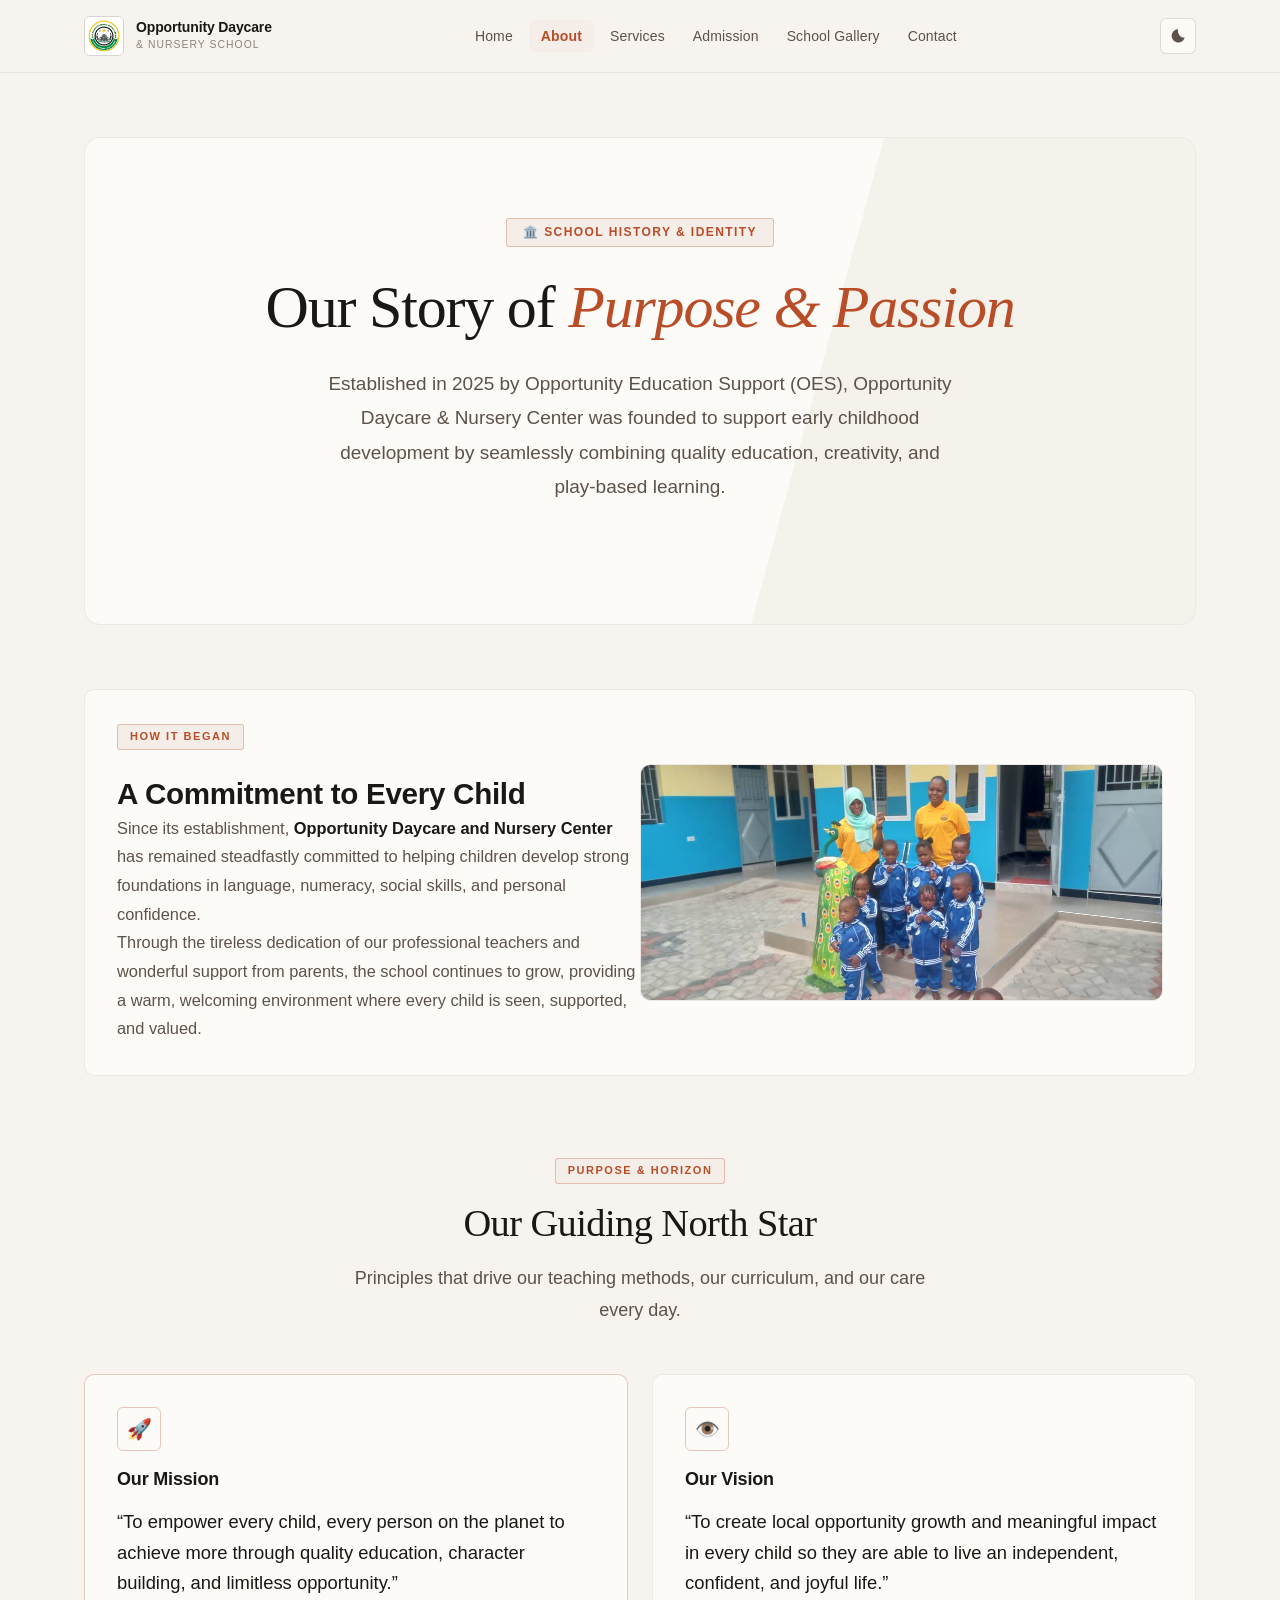
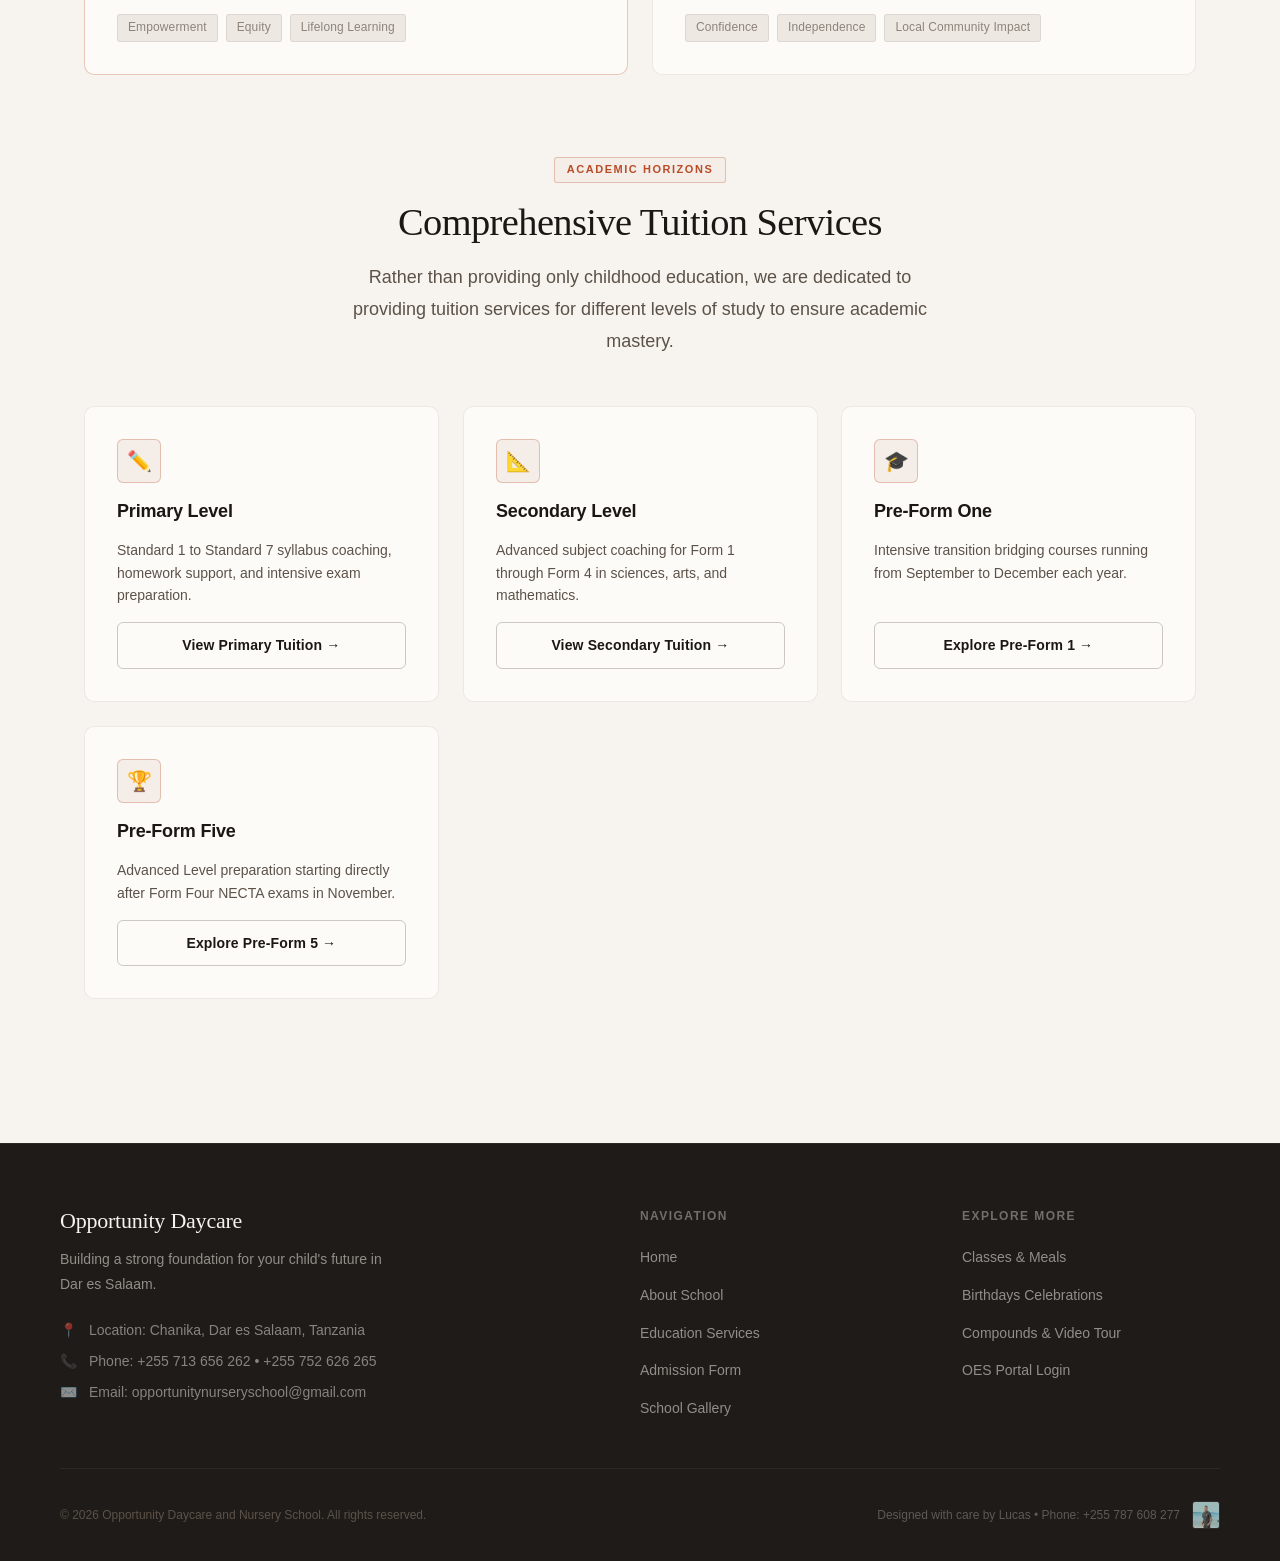
==== page files/About.html @ 47913277 "first commit" ====
<!DOCTYPE html>
<html lang="en">
<head>
  <meta charset="UTF-8">
  <meta name="viewport" content="width=device-width, initial-scale=1.0">
  <meta name="description" content="About Opportunity Daycare & Nursery Center — Founded in 2025 by Opportunity Education Support (OES) to nurture young minds through quality education, creativity, and play-based learning.">
  <title>About Us — Opportunity Daycare &amp; Nursery School</title>

  <!-- Google Fonts: Warm Display + Clean Readable Body (Preconnected & Swap) -->
  <link rel="preconnect" href="https://fonts.googleapis.com">
  <link rel="preconnect" href="https://fonts.gstatic.com" crossorigin>
  <link href="https://fonts.googleapis.com/css2?family=Outfit:wght@500;600;700;800&family=Plus+Jakarta+Sans:wght@400;500;600;700&display=swap" rel="stylesheet">

  <link rel="stylesheet" href="style.css">

  <!-- Immediate Theme Application (Zero FOUC) -->
  <script>
    (function() {
      const saved = localStorage.getItem('oes_theme_preference');
      const theme = saved || (window.matchMedia('(prefers-color-scheme: dark)').matches ? 'dark' : 'light');
      document.documentElement.setAttribute('data-theme', theme);
    })();
  </script>
</head>
<body>
  <div class="site-wrapper">
    <!-- Frosted Glass Navigation -->
    <header class="site-header">
      <div class="nav-container">
        <a href="home.html" class="brand" aria-label="Opportunity Daycare Home">
          <img src="../images/OES LOGO.jpg" alt="Opportunity Daycare Crest" class="brand-logo" width="46" height="46">
          <div class="brand-text">
            <span class="brand-title">Opportunity Daycare</span>
            <span class="brand-subtitle">& Nursery School</span>
          </div>
        </a>

        <nav aria-label="Main Navigation">
          <ul class="nav-links">
            <li><a href="home.html" class="nav-link">Home</a></li>
            <li><a href="About.html" class="nav-link active">About</a></li>
            <li><a href="service.html" class="nav-link">Services</a></li>
            <li><a href="service.html#admission" class="nav-link">Admission</a></li>
            <li><a href="schoolGallery.html" class="nav-link">School Gallery</a></li>
            <li><a href="#contact" class="nav-link">Contact</a></li>
          </ul>
        </nav>

        <div class="nav-actions">
          <!-- Dark / Light Mode Toggle -->
          <button class="theme-toggle-btn" aria-label="Toggle dark/light mode" title="Toggle theme">
            <svg class="theme-icon-moon" viewBox="0 0 24 24" aria-hidden="true">
              <path d="M12.3 2a10 10 0 0 0 9.7 12.8 10 10 0 1 1-12.5-12.6c.9-.2 1.9-.2 2.8-.2z"/>
            </svg>
            <svg class="theme-icon-sun" viewBox="0 0 24 24" aria-hidden="true">
              <circle cx="12" cy="12" r="5"/>
              <path d="M12 1v2M12 21v2M4.22 4.22l1.42 1.42M18.36 18.36l1.42 1.42M1 12h2M21 12h2M4.22 19.78l1.42-1.42M18.36 5.64l1.42-1.42" stroke="currentColor" stroke-width="2" stroke-linecap="round"/>
            </svg>
          </button>

          <!-- Mobile Hamburger Toggle -->
          <button class="menu-toggle-btn" aria-label="Toggle navigation menu" aria-expanded="false">
            <span class="hamburger-bars">
              <span class="hamburger-bar"></span>
              <span class="hamburger-bar"></span>
              <span class="hamburger-bar"></span>
            </span>
          </button>
        </div>
      </div>
    </header>

    <!-- Main Content Area -->
    <main class="main-content">
      <!-- Hero Introduction -->
      <section class="hero-card reveal">
        <div class="hero-badge">🏛️ School History &amp; Identity</div>
        <h1 class="hero-title">
          Our Story of <span class="highlight">Purpose &amp; Passion</span>
        </h1>
        <p class="hero-subtitle">
          Established in 2025 by Opportunity Education Support (OES), Opportunity Daycare &amp; Nursery Center was founded to support early childhood development by seamlessly combining quality education, creativity, and play-based learning.
        </p>
      </section>

      <!-- History Narrative & Image Section -->
      <section class="section reveal delay-1">
        <div class="card card-glass" style="margin-bottom: var(--space-xl);">
          <div style="display: grid; grid-template-columns: repeat(auto-fit, minmax(280px, 1fr)); gap: var(--space-xl); align-items: center;">
            <div>
              <span class="section-badge">How It Began</span>
              <h2 class="card-title" style="font-size: 1.85rem; margin-top: 8px;">A Commitment to Every Child</h2>
              <p class="card-desc" style="font-size: 1.025rem; line-height: 1.75; margin-bottom: var(--space-md);">
                Since its establishment, <strong>Opportunity Daycare and Nursery Center</strong> has remained steadfastly committed to helping children develop strong foundations in language, numeracy, social skills, and personal confidence.
              </p>
              <p class="card-desc" style="font-size: 1.025rem; line-height: 1.75;">
                Through the tireless dedication of our professional teachers and wonderful support from parents, the school continues to grow, providing a warm, welcoming environment where every child is seen, supported, and valued.
              </p>
            </div>
            <div class="hero-media-wrapper" style="margin: 0;">
              <img src="../images/IMG-20251125-WA0001.jpg" alt="Opportunity Nursery students and campus life" width="540" height="380" loading="lazy" decoding="async">
            </div>
          </div>
        </div>
      </section>

      <!-- Mission & Vision Cards (Asymmetric Focus) -->
      <section class="section reveal delay-2">
        <div class="section-header">
          <span class="section-badge">Purpose &amp; Horizon</span>
          <h2 class="section-title">Our Guiding North Star</h2>
          <p class="section-desc">Principles that drive our teaching methods, our curriculum, and our care every day.</p>
        </div>

        <div class="card-grid" style="grid-template-columns: repeat(auto-fit, minmax(320px, 1fr));">
          <!-- Mission Card -->
          <div class="card card-glass card-featured reveal delay-1">
            <div class="card-icon" style="background: var(--color-primary-soft); color: var(--color-primary);" aria-hidden="true">🚀</div>
            <h3 class="card-title">Our Mission</h3>
            <p class="card-desc" style="font-size: 1.15rem; font-weight: 500; line-height: 1.65; color: var(--text-main);">
              &ldquo;To empower every child, every person on the planet to achieve more through quality education, character building, and limitless opportunity.&rdquo;
            </p>
            <ul class="pill-list">
              <li class="pill-item">Empowerment</li>
              <li class="pill-item">Equity</li>
              <li class="pill-item">Lifelong Learning</li>
            </ul>
          </div>

          <!-- Vision Card -->
          <div class="card card-glass reveal delay-2">
            <div class="card-icon" style="background: var(--color-gold-soft); color: var(--color-gold);" aria-hidden="true">👁️</div>
            <h3 class="card-title">Our Vision</h3>
            <p class="card-desc" style="font-size: 1.15rem; font-weight: 500; line-height: 1.65; color: var(--text-main);">
              &ldquo;To create local opportunity growth and meaningful impact in every child so they are able to live an independent, confident, and joyful life.&rdquo;
            </p>
            <ul class="pill-list">
              <li class="pill-item">Confidence</li>
              <li class="pill-item">Independence</li>
              <li class="pill-item">Local Community Impact</li>
            </ul>
          </div>
        </div>
      </section>

      <!-- Comprehensive Tuition Levels (Preserved content hierarchy) -->
      <section class="section reveal delay-3">
        <div class="section-header">
          <span class="section-badge">Academic Horizons</span>
          <h2 class="section-title">Comprehensive Tuition Services</h2>
          <p class="section-desc">
            Rather than providing only childhood education, we are dedicated to providing tuition services for different levels of study to ensure academic mastery.
          </p>
        </div>

        <div class="card-grid">
          <div class="card card-glass reveal delay-1">
            <div class="card-icon" aria-hidden="true">✏️</div>
            <h3 class="card-title">Primary Level</h3>
            <p class="card-desc">Standard 1 to Standard 7 syllabus coaching, homework support, and intensive exam preparation.</p>
            <a href="primary.html" class="btn-liquid btn-liquid-secondary" style="margin-top:auto;">View Primary Tuition &rarr;</a>
          </div>

          <div class="card card-glass reveal delay-2">
            <div class="card-icon" aria-hidden="true">📐</div>
            <h3 class="card-title">Secondary Level</h3>
            <p class="card-desc">Advanced subject coaching for Form 1 through Form 4 in sciences, arts, and mathematics.</p>
            <a href="service.html" class="btn-liquid btn-liquid-secondary" style="margin-top:auto;">View Secondary Tuition &rarr;</a>
          </div>

          <div class="card card-glass reveal delay-3">
            <div class="card-icon" aria-hidden="true">🎓</div>
            <h3 class="card-title">Pre-Form One</h3>
            <p class="card-desc">Intensive transition bridging courses running from September to December each year.</p>
            <a href="service.html" class="btn-liquid btn-liquid-secondary" style="margin-top:auto;">Explore Pre-Form 1 &rarr;</a>
          </div>

          <div class="card card-glass reveal delay-4">
            <div class="card-icon" aria-hidden="true">🏆</div>
            <h3 class="card-title">Pre-Form Five</h3>
            <p class="card-desc">Advanced Level preparation starting directly after Form Four NECTA exams in November.</p>
            <a href="service.html" class="btn-liquid btn-liquid-secondary" style="margin-top:auto;">Explore Pre-Form 5 &rarr;</a>
          </div>
        </div>
      </section>
    </main>

    <!-- Refined Footer -->
    <footer class="site-footer" id="contact">
      <div class="footer-inner">
        <div class="footer-brand">
          <h3>Opportunity Daycare</h3>
          <p class="footer-tagline">Building a strong foundation for your child's future in Dar es Salaam.</p>
          <div class="footer-contact-item">
            <span>📍</span>
            <span>Location: Chanika, Dar es Salaam, Tanzania</span>
          </div>
          <div class="footer-contact-item">
            <span>📞</span>
            <span>Phone: +255 713 656 262 &bull; +255 752 626 265</span>
          </div>
          <div class="footer-contact-item">
            <span>✉️</span>
            <span>Email: opportunitynurseryschool@gmail.com</span>
          </div>
        </div>

        <div class="footer-col">
          <h4>Navigation</h4>
          <ul class="footer-list">
            <li><a href="home.html">Home</a></li>
            <li><a href="About.html">About School</a></li>
            <li><a href="service.html">Education Services</a></li>
            <li><a href="service.html#admission">Admission Form</a></li>
            <li><a href="schoolGallery.html">School Gallery</a></li>
          </ul>
        </div>

        <div class="footer-col">
          <h4>Explore More</h4>
          <ul class="footer-list">
            <li><a href="classes.html">Classes &amp; Meals</a></li>
            <li><a href="studentsBirthdays.html">Birthdays Celebrations</a></li>
            <li><a href="school compounds.html">Compounds &amp; Video Tour</a></li>
            <li><a href="School management system.html">OES Portal Login</a></li>
          </ul>
        </div>
      </div>

      <div class="footer-bottom">
        <p>&copy; 2026 Opportunity Daycare and Nursery School. All rights reserved.</p>
        <div class="footer-credits">
          <span>Designed with care by Lucas &bull; Phone: +255 787 608 277</span>
          <img src="../images/lucas.jpeg" alt="Lucas designer" class="developer-avatar" width="32" height="32" loading="lazy">
        </div>
      </div>
    </footer>
  </div>

  <script src="script.js"></script>
</body>
</html>
---- page files/style.css ----
/* ==========================================================================
   OPPORTUNITY DAYCARE & NURSERY SCHOOL
   Design System — Modern Classic Edition
   
   Philosophy: Quiet authority. Refined restraint. Enduring elegance.
   Palette: Deep warm charcoal · Stone cream · Terracotta accent
   Stack: Pure CSS · 8px grid · Zero trends · Zero blur soup
   ========================================================================== */

/* --------------------------------------------------------------------------
   1. DESIGN TOKENS
   -------------------------------------------------------------------------- */
:root {
  /* ── Core Palette ──────────────────────────────────────────────────────── */
  /* Primary accent — rich, warm terracotta. One strong colour, used sparingly. */
  --accent:           #B84D28;   /* deep fired clay */
  --accent-hover:     #9E3E1C;
  --accent-light:     #F5EDE8;   /* parchment tint */
  --accent-mid:       #E8C4B4;   /* mid terracotta wash */

  /* Page surface — warm off-white, not pure white */
  --bg-page:          #F7F4EF;   /* warm stone cream */
  --bg-surface:       #FDFBF8;   /* elevated surface, barely-off-white */
  --bg-subtle:        #EDE9E2;   /* quiet section backgrounds */
  --bg-invert:        #1E1B18;   /* deep charcoal for footer / reversed blocks */

  /* Type — warm near-blacks, not pure #000 */
  --text-primary:     #1A1714;   /* deep warm almost-black */
  --text-secondary:   #5C5249;   /* stone-toned medium gray */
  --text-tertiary:    #8C837A;   /* quiet muted label text */
  --text-invert:      #F7F4EF;   /* on dark surfaces */
  --text-accent:      var(--accent);

  /* Borders — whisper-thin, warm-toned */
  --border-faint:     rgba(30, 22, 14, 0.08);
  --border-mid:       rgba(30, 22, 14, 0.14);
  --border-strong:    rgba(30, 22, 14, 0.22);
  --border-accent:    rgba(184, 77, 40, 0.30);

  /* ── Typography ────────────────────────────────────────────────────────── */
  /*
    Display: DM Serif Display — modern-classic serif with genuine editorial
    weight. Feels authoritative without being stiff. Closer to Freight or
    GT Super than any tech-company sans.

    Body: Inter — the gold standard for on-screen text. Neutral, readable,
    never trendy, never tired. Tracked slightly open for comfort.
  */
  --font-display: 'DM Serif Display', 'Georgia', 'Times New Roman', serif;
  --font-body:    'Inter', -apple-system, BlinkMacSystemFont, 'Segoe UI', sans-serif;

  /* Type scale — classical major third (1.25×) */
  --text-xs:   0.75rem;    /* 12px */
  --text-sm:   0.875rem;   /* 14px */
  --text-base: 1rem;       /* 16px */
  --text-md:   1.125rem;   /* 18px */
  --text-lg:   1.375rem;   /* 22px */
  --text-xl:   1.75rem;    /* 28px */
  --text-2xl:  2.25rem;    /* 36px */
  --text-3xl:  3rem;       /* 48px */
  --text-4xl:  3.75rem;    /* 60px */

  /* Leading */
  --leading-tight:  1.20;
  --leading-snug:   1.35;
  --leading-normal: 1.60;
  --leading-loose:  1.80;

  /* ── Spacing — 8px grid ────────────────────────────────────────────────── */
  --sp-1:  4px;
  --sp-2:  8px;
  --sp-3:  12px;
  --sp-4:  16px;
  --sp-5:  20px;
  --sp-6:  24px;
  --sp-8:  32px;
  --sp-10: 40px;
  --sp-12: 48px;
  --sp-16: 64px;
  --sp-20: 80px;
  --sp-24: 96px;
  --sp-32: 128px;

  /* ── Radii — refined, not bubbly ──────────────────────────────────────── */
  --radius-sm:  3px;
  --radius-md:  6px;
  --radius-lg:  10px;
  --radius-xl:  16px;
  --radius-pill:9999px;

  /* ── Shadows — natural, directional, not floaty ───────────────────────── */
  --shadow-xs:  0 1px 2px rgba(20, 15, 10, 0.06);
  --shadow-sm:  0 2px 6px rgba(20, 15, 10, 0.07), 0 1px 2px rgba(20, 15, 10, 0.04);
  --shadow-md:  0 6px 16px rgba(20, 15, 10, 0.08), 0 2px 4px rgba(20, 15, 10, 0.04);
  --shadow-lg:  0 16px 36px rgba(20, 15, 10, 0.10), 0 4px 8px rgba(20, 15, 10, 0.05);

  /* ── Layout ────────────────────────────────────────────────────────────── */
  --container:  1160px;
  --container-narrow: 760px;
  --nav-h:      72px;

  /* ── Motion — considered, purposeful ──────────────────────────────────── */
  --ease:      cubic-bezier(0.25, 0.1, 0.25, 1);
  --ease-out:  cubic-bezier(0.0, 0.0, 0.2, 1);
  --ease-in:   cubic-bezier(0.4, 0.0, 1.0, 1);
  --dur-fast:  150ms;
  --dur-med:   260ms;
  --dur-slow:  400ms;
}

/* --------------------------------------------------------------------------
   2. DARK MODE — restrained inversion, same quiet tone
   -------------------------------------------------------------------------- */
[data-theme="dark"] {
  --accent:         #D4603A;   /* slightly lifted for dark surface contrast */
  --accent-hover:   #E07050;
  --accent-light:   rgba(212, 96, 58, 0.12);
  --accent-mid:     rgba(212, 96, 58, 0.22);

  --bg-page:        #141210;
  --bg-surface:     #1C1916;
  --bg-subtle:      #201D1A;
  --bg-invert:      #0D0B09;

  --text-primary:   #F0ECE6;
  --text-secondary: #A39B93;
  --text-tertiary:  #6E6560;
  --text-invert:    #141210;

  --border-faint:   rgba(240, 236, 230, 0.06);
  --border-mid:     rgba(240, 236, 230, 0.10);
  --border-strong:  rgba(240, 236, 230, 0.16);
  --border-accent:  rgba(212, 96, 58, 0.32);

  --shadow-xs:  0 1px 2px rgba(0, 0, 0, 0.30);
  --shadow-sm:  0 2px 6px rgba(0, 0, 0, 0.36), 0 1px 2px rgba(0, 0, 0, 0.20);
  --shadow-md:  0 6px 16px rgba(0, 0, 0, 0.42), 0 2px 4px rgba(0, 0, 0, 0.24);
  --shadow-lg:  0 16px 36px rgba(0, 0, 0, 0.52), 0 4px 8px rgba(0, 0, 0, 0.28);
}

/* --------------------------------------------------------------------------
   3. FONTS — Load from Google (preconnect in HTML already exists)
   -------------------------------------------------------------------------- */
@import url('https://fonts.googleapis.com/css2?family=DM+Serif+Display:ital@0;1&family=Inter:wght@400;500;600&display=swap');

/* --------------------------------------------------------------------------
   4. RESET & BASE
   -------------------------------------------------------------------------- */
*, *::before, *::after {
  box-sizing: border-box;
  margin: 0;
  padding: 0;
}

html {
  font-size: 16px;
  scroll-behavior: smooth;
  -webkit-text-size-adjust: 100%;
}

body {
  font-family: var(--font-body);
  font-size: var(--text-base);
  font-weight: 400;
  line-height: var(--leading-normal);
  color: var(--text-primary);
  background-color: var(--bg-page);
  min-height: 100dvh;
  display: flex;
  flex-direction: column;
  overflow-x: hidden;
  -webkit-font-smoothing: antialiased;
  -moz-osx-font-smoothing: grayscale;
  transition:
    background-color var(--dur-med) var(--ease),
    color var(--dur-med) var(--ease);
}

img, video, svg {
  display: block;
  max-width: 100%;
  height: auto;
}

a {
  color: inherit;
  text-decoration: none;
}

button, input, select, textarea {
  font-family: inherit;
  font-size: inherit;
  color: inherit;
}

ul, ol { list-style: none; }

/* Display headings use the serif */
h1, h2, h3 {
  font-family: var(--font-display);
  font-weight: 400; /* DM Serif Display only has one weight, it's already bold */
  color: var(--text-primary);
  line-height: var(--leading-tight);
  letter-spacing: -0.01em;
}

h4, h5, h6 {
  font-family: var(--font-body);
  font-weight: 600;
  color: var(--text-primary);
  line-height: var(--leading-snug);
}

p {
  color: var(--text-secondary);
  line-height: var(--leading-normal);
}

strong { color: var(--text-primary); font-weight: 600; }

/* --------------------------------------------------------------------------
   5. LAYOUT
   -------------------------------------------------------------------------- */
.site-wrapper {
  display: flex;
  flex-direction: column;
  min-height: 100dvh;
  position: relative;
  z-index: 0;
}

.main-content {
  flex: 1 0 auto;
  width: 100%;
  max-width: var(--container);
  margin: 0 auto;
  padding: var(--sp-16) var(--sp-6);
}

.container {
  max-width: var(--container);
  margin: 0 auto;
  padding: 0 var(--sp-6);
}

.container-narrow {
  max-width: var(--container-narrow);
  margin: 0 auto;
}

/* --------------------------------------------------------------------------
   6. NAVIGATION
   -------------------------------------------------------------------------- */
.site-header {
  position: sticky;
  top: 0;
  z-index: 100;
  width: 100%;
  background-color: var(--bg-page);
  border-bottom: 1px solid var(--border-faint);
  transition:
    background-color var(--dur-med) var(--ease),
    border-color var(--dur-med) var(--ease);
}

.nav-container {
  max-width: var(--container);
  height: var(--nav-h);
  margin: 0 auto;
  padding: 0 var(--sp-6);
  display: flex;
  align-items: center;
  justify-content: space-between;
  gap: var(--sp-6);
}

/* ── Brand ── */
.brand {
  display: flex;
  align-items: center;
  gap: var(--sp-3);
  flex-shrink: 0;
}

.brand-logo {
  width: 40px;
  height: 40px;
  border-radius: var(--radius-md);
  object-fit: cover;
  border: 1.5px solid var(--border-mid);
  transition: border-color var(--dur-fast) var(--ease);
}

.brand:hover .brand-logo {
  border-color: var(--accent);
}

.brand-text {
  display: flex;
  flex-direction: column;
  gap: 1px;
}

.brand-title {
  font-family: var(--font-body);
  font-size: var(--text-sm);
  font-weight: 600;
  color: var(--text-primary);
  line-height: 1.2;
  letter-spacing: -0.01em;
}

.brand-subtitle {
  font-size: 0.65rem;
  font-weight: 500;
  text-transform: uppercase;
  letter-spacing: 0.10em;
  color: var(--text-tertiary);
}

/* ── Nav Links ── */
.nav-links {
  display: flex;
  align-items: center;
  gap: var(--sp-1);
}

.nav-link {
  font-size: var(--text-sm);
  font-weight: 500;
  color: var(--text-secondary);
  padding: var(--sp-2) var(--sp-3);
  border-radius: var(--radius-md);
  letter-spacing: 0.01em;
  transition:
    color var(--dur-fast) var(--ease),
    background-color var(--dur-fast) var(--ease);
}

.nav-link:hover {
  color: var(--text-primary);
  background-color: var(--bg-subtle);
}

.nav-link.active {
  color: var(--accent);
  background-color: var(--accent-light);
  font-weight: 600;
}

/* ── Nav Actions ── */
.nav-actions {
  display: flex;
  align-items: center;
  gap: var(--sp-3);
}

/* ── Theme Toggle ── */
.theme-toggle-btn {
  width: 36px;
  height: 36px;
  border-radius: var(--radius-md);
  border: 1px solid var(--border-mid);
  background: var(--bg-surface);
  color: var(--text-secondary);
  display: flex;
  align-items: center;
  justify-content: center;
  cursor: pointer;
  transition:
    border-color var(--dur-fast) var(--ease),
    color var(--dur-fast) var(--ease),
    background-color var(--dur-fast) var(--ease);
}

.theme-toggle-btn:hover {
  border-color: var(--border-strong);
  color: var(--text-primary);
  background-color: var(--bg-subtle);
}

.theme-toggle-btn svg {
  width: 16px;
  height: 16px;
  fill: currentColor;
}

.theme-icon-sun  { display: none; }
.theme-icon-moon { display: block; }
[data-theme="dark"] .theme-icon-sun  { display: block; }
[data-theme="dark"] .theme-icon-moon { display: none; }

/* ── Mobile Hamburger ── */
.menu-toggle-btn {
  display: none;
  width: 36px;
  height: 36px;
  border-radius: var(--radius-md);
  border: 1px solid var(--border-mid);
  background: var(--bg-surface);
  color: var(--text-primary);
  align-items: center;
  justify-content: center;
  cursor: pointer;
  transition: border-color var(--dur-fast) var(--ease);
}

.menu-toggle-btn:hover {
  border-color: var(--border-strong);
}

.hamburger-bars {
  width: 16px;
  height: 12px;
  position: relative;
  display: flex;
  flex-direction: column;
  justify-content: space-between;
}

.hamburger-bar {
  display: block;
  width: 100%;
  height: 1.5px;
  background-color: currentColor;
  border-radius: 1px;
  transition:
    transform var(--dur-fast) var(--ease),
    opacity var(--dur-fast) var(--ease);
}

.menu-toggle-btn[aria-expanded="true"] .hamburger-bar:nth-child(1) {
  transform: translateY(5.25px) rotate(45deg);
}
.menu-toggle-btn[aria-expanded="true"] .hamburger-bar:nth-child(2) {
  opacity: 0;
}
.menu-toggle-btn[aria-expanded="true"] .hamburger-bar:nth-child(3) {
  transform: translateY(-5.25px) rotate(-45deg);
}

/* --------------------------------------------------------------------------
   7. TYPOGRAPHY — EYEBROW / SECTION LABELS
   -------------------------------------------------------------------------- */
/*
  Eyebrow labels use small-caps-style tracked uppercase in the accent colour.
  They signal hierarchy without decorative clutter.
*/
.eyebrow {
  display: inline-block;
  font-family: var(--font-body);
  font-size: 0.6875rem;   /* 11px */
  font-weight: 600;
  text-transform: uppercase;
  letter-spacing: 0.14em;
  color: var(--accent);
  margin-bottom: var(--sp-3);
}

/* --------------------------------------------------------------------------
   8. HERO SECTION
   -------------------------------------------------------------------------- */
.hero-card {
  position: relative;
  background-color: var(--bg-surface);
  border: 1px solid var(--border-faint);
  border-radius: var(--radius-xl);
  padding: var(--sp-20) var(--sp-16);
  margin-bottom: var(--sp-16);
  text-align: center;
  overflow: hidden;
}

/* Quiet diagonal rule — structural, not decorative */
.hero-card::before {
  content: '';
  position: absolute;
  top: 0;
  right: 0;
  width: 40%;
  height: 100%;
  background: var(--bg-subtle);
  clip-path: polygon(30% 0%, 100% 0%, 100% 100%, 0% 100%);
  pointer-events: none;
  opacity: 0.5;
}

[data-theme="dark"] .hero-card::before {
  background: var(--bg-subtle);
  opacity: 0.3;
}

.hero-badge {
  display: inline-flex;
  align-items: center;
  gap: var(--sp-2);
  font-size: var(--text-xs);
  font-weight: 600;
  text-transform: uppercase;
  letter-spacing: 0.12em;
  color: var(--accent);
  background-color: var(--accent-light);
  border: 1px solid var(--border-accent);
  padding: var(--sp-1) var(--sp-4);
  border-radius: var(--radius-sm);
  margin-bottom: var(--sp-6);
  position: relative;
  z-index: 1;
}

.hero-title {
  font-size: clamp(2.25rem, 5vw, 3.75rem);
  line-height: var(--leading-tight);
  letter-spacing: -0.02em;
  color: var(--text-primary);
  max-width: 820px;
  margin: 0 auto var(--sp-6);
  position: relative;
  z-index: 1;
}

.hero-title .highlight {
  color: var(--accent);
  font-style: italic;
}

.hero-subtitle {
  font-size: clamp(1rem, 2vw, 1.1875rem);
  line-height: var(--leading-loose);
  color: var(--text-secondary);
  max-width: 640px;
  margin: 0 auto var(--sp-10);
  position: relative;
  z-index: 1;
}

.hero-actions {
  display: flex;
  align-items: center;
  justify-content: center;
  gap: var(--sp-4);
  flex-wrap: wrap;
  position: relative;
  z-index: 1;
}

.hero-media-wrapper {
  margin-top: var(--sp-10);
  border-radius: var(--radius-lg);
  overflow: hidden;
  border: 1px solid var(--border-faint);
  position: relative;
  z-index: 1;
}

.hero-media-wrapper img {
  width: 100%;
  max-height: 440px;
  object-fit: cover;
  transition: transform var(--dur-slow) var(--ease-out);
}

.hero-media-wrapper:hover img {
  transform: scale(1.015);
}

/* --------------------------------------------------------------------------
   9. BUTTONS — three variants, all refined
   -------------------------------------------------------------------------- */
/*
  Primary: filled accent. Used once per section, max.
  Secondary: outlined neutral. Used for secondary actions.
  Ghost: text-only with underline. Used inline or in tight spaces.
  
  No morphing border-radius on hover — that is a trend. Clean transitions only.
*/

/* ── Base shared styles ── */
.btn-liquid,
.btn-liquid-secondary,
.btn-liquid-gold {
  display: inline-flex;
  align-items: center;
  justify-content: center;
  gap: var(--sp-2);
  padding: 11px var(--sp-6);
  font-family: var(--font-body);
  font-size: var(--text-sm);
  font-weight: 600;
  letter-spacing: 0.01em;
  border-radius: var(--radius-md);
  border: 1px solid transparent;
  cursor: pointer;
  text-decoration: none;
  white-space: nowrap;
  transition:
    background-color var(--dur-fast) var(--ease),
    color var(--dur-fast) var(--ease),
    border-color var(--dur-fast) var(--ease),
    box-shadow var(--dur-fast) var(--ease),
    transform var(--dur-fast) var(--ease);
  user-select: none;
  -webkit-tap-highlight-color: transparent;
}

/* ── Primary ── */
.btn-liquid {
  background-color: var(--accent);
  color: #FFFFFF;
  border-color: var(--accent);
}

.btn-liquid:hover {
  background-color: var(--accent-hover);
  border-color: var(--accent-hover);
  box-shadow: var(--shadow-sm);
  transform: translateY(-1px);
  color: #FFFFFF;
}

.btn-liquid:active {
  transform: translateY(0);
  box-shadow: none;
}

/* ── Secondary (outlined) ── */
.btn-liquid-secondary {
  background-color: transparent;
  color: var(--text-primary);
  border-color: var(--border-strong);
}

.btn-liquid-secondary:hover {
  background-color: var(--bg-subtle);
  border-color: var(--border-strong);
  box-shadow: var(--shadow-xs);
  transform: translateY(-1px);
  color: var(--text-primary);
}

.btn-liquid-secondary:active {
  transform: translateY(0);
}

/* ── Gold / warm ── */
.btn-liquid-gold {
  background-color: #C08840;
  color: #FFFFFF;
  border-color: #C08840;
}

.btn-liquid-gold:hover {
  background-color: #A87030;
  border-color: #A87030;
  box-shadow: var(--shadow-sm);
  transform: translateY(-1px);
  color: #FFFFFF;
}

.btn-liquid-gold:active {
  transform: translateY(0);
}

/* --------------------------------------------------------------------------
   10. SECTIONS
   -------------------------------------------------------------------------- */
.section {
  margin-bottom: var(--sp-20);
}

.section-header {
  max-width: 600px;
  margin: 0 auto var(--sp-12);
  text-align: center;
}

/* Alias — old class names map here */
.section-badge {
  display: inline-block;
  font-family: var(--font-body);
  font-size: 0.6875rem;
  font-weight: 600;
  text-transform: uppercase;
  letter-spacing: 0.14em;
  color: var(--accent);
  background-color: var(--accent-light);
  border: 1px solid var(--border-accent);
  padding: 3px var(--sp-3);
  border-radius: var(--radius-sm);
  margin-bottom: var(--sp-4);
}

.section-title {
  font-family: var(--font-display);
  font-size: clamp(1.75rem, 3vw, 2.5rem);
  color: var(--text-primary);
  margin-bottom: var(--sp-4);
  line-height: var(--leading-tight);
  letter-spacing: -0.015em;
}

.section-desc {
  font-size: var(--text-md);
  color: var(--text-secondary);
  line-height: var(--leading-loose);
}

/* --------------------------------------------------------------------------
   11. CARDS
   -------------------------------------------------------------------------- */
.card-grid {
  display: grid;
  grid-template-columns: repeat(auto-fit, minmax(280px, 1fr));
  gap: var(--sp-6);
}

.card {
  position: relative;
  background-color: var(--bg-surface);
  border: 1px solid var(--border-faint);
  border-radius: var(--radius-lg);
  padding: var(--sp-8);
  display: flex;
  flex-direction: column;
  gap: var(--sp-4);
  transition:
    box-shadow var(--dur-fast) var(--ease),
    border-color var(--dur-fast) var(--ease),
    transform var(--dur-fast) var(--ease);
}

/* card-glass is now an alias for .card (no glass effect — intentional) */
.card.card-glass {
  background-color: var(--bg-surface);
}

.card:hover {
  box-shadow: var(--shadow-md);
  border-color: var(--border-mid);
  transform: translateY(-2px);
}

.card-featured {
  background-color: var(--accent-light);
  border-color: var(--border-accent);
}

[data-theme="dark"] .card-featured {
  background-color: var(--accent-light);
  border-color: var(--border-accent);
}

/* ── Card Icon ── */
.card-icon {
  width: 44px;
  height: 44px;
  border-radius: var(--radius-md);
  background-color: var(--accent-light);
  border: 1px solid var(--border-accent);
  display: flex;
  align-items: center;
  justify-content: center;
  font-size: 1.25rem;
  flex-shrink: 0;
  transition: background-color var(--dur-fast) var(--ease);
}

.card-featured .card-icon {
  background-color: rgba(184, 77, 40, 0.12);
}

.card:hover .card-icon {
  background-color: var(--accent-mid);
}

.card-title {
  font-family: var(--font-body);
  font-size: var(--text-md);
  font-weight: 600;
  color: var(--text-primary);
  line-height: var(--leading-snug);
  letter-spacing: -0.01em;
}

.card-desc {
  font-size: var(--text-sm);
  color: var(--text-secondary);
  line-height: var(--leading-normal);
  flex-grow: 1;
}

/* ── Pill Tags ── */
.pill-list {
  display: flex;
  flex-wrap: wrap;
  gap: var(--sp-2);
  margin-top: auto;
}

.pill-item {
  font-size: var(--text-xs);
  font-weight: 500;
  padding: 3px 10px;
  border-radius: var(--radius-sm);
  background-color: var(--bg-subtle);
  border: 1px solid var(--border-faint);
  color: var(--text-tertiary);
  letter-spacing: 0.01em;
}

/* --------------------------------------------------------------------------
   12. GALLERY
   -------------------------------------------------------------------------- */
.gallery-grid {
  display: grid;
  grid-template-columns: repeat(auto-fill, minmax(240px, 1fr));
  gap: var(--sp-4);
  margin-top: var(--sp-10);
}

.gallery-item {
  position: relative;
  aspect-ratio: 4 / 3;
  border-radius: var(--radius-lg);
  overflow: hidden;
  background-color: var(--bg-subtle);
  border: 1px solid var(--border-faint);
  cursor: pointer;
  transition:
    box-shadow var(--dur-fast) var(--ease),
    transform var(--dur-fast) var(--ease),
    border-color var(--dur-fast) var(--ease);
}

.gallery-item img {
  width: 100%;
  height: 100%;
  object-fit: cover;
  transition: transform var(--dur-slow) var(--ease-out);
}

.gallery-item:hover {
  box-shadow: var(--shadow-lg);
  border-color: var(--border-mid);
  transform: translateY(-2px);
  z-index: 2;
}

.gallery-item:hover img {
  transform: scale(1.04);
}

/* Subtle gradient on hover for depth */
.gallery-item::after {
  content: '';
  position: absolute;
  inset: 0;
  background: linear-gradient(to top, rgba(20, 15, 10, 0.38) 0%, transparent 55%);
  opacity: 0;
  transition: opacity var(--dur-fast) var(--ease);
  pointer-events: none;
}

.gallery-item:hover::after { opacity: 1; }

/* ── Video Cards ── */
.video-grid {
  display: grid;
  grid-template-columns: repeat(auto-fit, minmax(300px, 1fr));
  gap: var(--sp-6);
  margin-top: var(--sp-10);
}

.video-card {
  background-color: var(--bg-surface);
  border-radius: var(--radius-lg);
  overflow: hidden;
  border: 1px solid var(--border-faint);
  transition:
    box-shadow var(--dur-fast) var(--ease),
    transform var(--dur-fast) var(--ease);
}

.video-card:hover {
  box-shadow: var(--shadow-md);
  transform: translateY(-2px);
}

.video-player-wrapper {
  position: relative;
  background-color: var(--bg-invert);
  aspect-ratio: 16 / 9;
}

.video-player-wrapper video {
  width: 100%;
  height: 100%;
  object-fit: cover;
}

.video-info {
  padding: var(--sp-5) var(--sp-6);
}

.video-title {
  font-size: var(--text-base);
  font-weight: 600;
  color: var(--text-primary);
  margin-bottom: var(--sp-1);
  letter-spacing: -0.01em;
}

.video-desc {
  font-size: var(--text-xs);
  color: var(--text-tertiary);
  line-height: var(--leading-normal);
}

/* --------------------------------------------------------------------------
   13. LIGHTBOX
   -------------------------------------------------------------------------- */
.lightbox-modal {
  position: fixed;
  inset: 0;
  z-index: 9999;
  background-color: rgba(10, 8, 6, 0.90);
  display: flex;
  align-items: center;
  justify-content: center;
  padding: var(--sp-6);
  opacity: 0;
  visibility: hidden;
  transition:
    opacity var(--dur-med) var(--ease),
    visibility var(--dur-med) var(--ease);
}

.lightbox-modal.is-active {
  opacity: 1;
  visibility: visible;
}

.lightbox-content-box {
  position: relative;
  max-width: 90vw;
  max-height: 85vh;
  display: flex;
  flex-direction: column;
  align-items: center;
  transform: scale(0.96);
  transition: transform var(--dur-med) var(--ease-out);
}

.lightbox-modal.is-active .lightbox-content-box {
  transform: scale(1);
}

.lightbox-img {
  max-width: 100%;
  max-height: 80vh;
  object-fit: contain;
  border-radius: var(--radius-lg);
  box-shadow: 0 32px 64px rgba(0, 0, 0, 0.80);
  border: 1px solid rgba(255, 255, 255, 0.08);
}

.lightbox-caption {
  margin-top: var(--sp-4);
  color: rgba(240, 236, 230, 0.70);
  font-size: var(--text-sm);
  font-weight: 500;
  text-align: center;
  letter-spacing: 0.01em;
}

.lightbox-close-btn,
.lightbox-prev-btn,
.lightbox-next-btn {
  position: absolute;
  width: 40px;
  height: 40px;
  border-radius: var(--radius-md);
  background: rgba(255, 255, 255, 0.08);
  border: 1px solid rgba(255, 255, 255, 0.14);
  color: rgba(255, 255, 255, 0.80);
  display: flex;
  align-items: center;
  justify-content: center;
  cursor: pointer;
  font-size: 1rem;
  z-index: 10;
  transition:
    background var(--dur-fast) var(--ease),
    color var(--dur-fast) var(--ease);
}

.lightbox-close-btn:hover,
.lightbox-prev-btn:hover,
.lightbox-next-btn:hover {
  background: var(--accent);
  border-color: var(--accent);
  color: #FFFFFF;
}

.lightbox-close-btn { top: var(--sp-5);  right: var(--sp-5); }
.lightbox-prev-btn  { left: var(--sp-5); top: 50%; transform: translateY(-50%); }
.lightbox-next-btn  { right: var(--sp-5); top: 50%; transform: translateY(-50%); }

/* --------------------------------------------------------------------------
   14. FORMS & PORTAL CARD
   -------------------------------------------------------------------------- */
.portal-card {
  max-width: 680px;
  margin: var(--sp-16) auto;
  background-color: var(--bg-surface);
  border: 1px solid var(--border-faint);
  border-radius: var(--radius-xl);
  padding: var(--sp-12) var(--sp-10);
  box-shadow: var(--shadow-md);
}

.form-group {
  display: flex;
  flex-direction: column;
  gap: var(--sp-2);
  margin-bottom: var(--sp-5);
}

.form-label {
  font-size: var(--text-sm);
  font-weight: 600;
  color: var(--text-primary);
  letter-spacing: 0.01em;
}

.form-input,
.form-select {
  width: 100%;
  padding: 10px var(--sp-4);
  background-color: var(--bg-page);
  border: 1px solid var(--border-mid);
  border-radius: var(--radius-md);
  color: var(--text-primary);
  font-size: var(--text-sm);
  line-height: var(--leading-normal);
  transition:
    border-color var(--dur-fast) var(--ease),
    box-shadow var(--dur-fast) var(--ease);
  outline: none;
  -webkit-appearance: none;
  appearance: none;
}

.form-input::placeholder { color: var(--text-tertiary); }

.form-input:focus,
.form-select:focus {
  border-color: var(--accent);
  box-shadow: 0 0 0 3px rgba(184, 77, 40, 0.12);
}

/* Info / callout box */
.info-box {
  padding: var(--sp-4) var(--sp-5);
  background-color: var(--accent-light);
  border-left: 3px solid var(--accent);
  border-radius: 0 var(--radius-md) var(--radius-md) 0;
  font-size: var(--text-sm);
  color: var(--text-primary);
  line-height: var(--leading-normal);
}

/* --------------------------------------------------------------------------
   15. FOOTER
   -------------------------------------------------------------------------- */
.site-footer {
  margin-top: auto;
  background-color: var(--bg-invert);
  border-top: 1px solid rgba(255, 255, 255, 0.06);
  padding: var(--sp-16) var(--sp-6) var(--sp-8);
  color: var(--text-invert);
}

.footer-inner {
  max-width: var(--container);
  margin: 0 auto;
  display: grid;
  grid-template-columns: 2fr 1fr 1fr;
  gap: var(--sp-16);
  padding-bottom: var(--sp-12);
  border-bottom: 1px solid rgba(255, 255, 255, 0.06);
  margin-bottom: var(--sp-8);
}

.footer-brand h3 {
  font-family: var(--font-display);
  font-size: var(--text-lg);
  color: var(--text-invert);
  margin-bottom: var(--sp-3);
}

.footer-tagline {
  font-size: var(--text-sm);
  color: rgba(240, 236, 230, 0.55);
  line-height: var(--leading-loose);
  max-width: 340px;
  margin-bottom: var(--sp-6);
}

.footer-contact-item {
  display: flex;
  align-items: flex-start;
  gap: var(--sp-3);
  font-size: var(--text-sm);
  color: rgba(240, 236, 230, 0.50);
  line-height: var(--leading-snug);
  margin-bottom: var(--sp-3);
}

.footer-col h4 {
  font-size: var(--text-xs);
  font-weight: 600;
  text-transform: uppercase;
  letter-spacing: 0.12em;
  color: rgba(240, 236, 230, 0.40);
  margin-bottom: var(--sp-5);
}

.footer-list {
  display: flex;
  flex-direction: column;
  gap: var(--sp-3);
}

.footer-list a {
  font-size: var(--text-sm);
  color: rgba(240, 236, 230, 0.55);
  transition: color var(--dur-fast) var(--ease);
}

.footer-list a:hover {
  color: var(--text-invert);
}

.footer-bottom {
  max-width: var(--container);
  margin: 0 auto;
  display: flex;
  align-items: center;
  justify-content: space-between;
  flex-wrap: wrap;
  gap: var(--sp-4);
  font-size: var(--text-xs);
  color: rgba(240, 236, 230, 0.30);
}

.footer-credits {
  display: flex;
  align-items: center;
  gap: var(--sp-3);
}

.developer-avatar {
  width: 28px;
  height: 28px;
  border-radius: var(--radius-sm);
  object-fit: cover;
  border: 1px solid rgba(255, 255, 255, 0.10);
  opacity: 0.70;
}

/* --------------------------------------------------------------------------
   16. SCROLL REVEAL ANIMATIONS
   -------------------------------------------------------------------------- */
.reveal {
  opacity: 0;
  transform: translateY(16px);
  transition:
    opacity var(--dur-slow) var(--ease-out),
    transform var(--dur-slow) var(--ease-out);
  will-change: opacity, transform;
}

.reveal.is-visible {
  opacity: 1;
  transform: translateY(0);
}

.delay-1 { transition-delay: 60ms; }
.delay-2 { transition-delay: 120ms; }
.delay-3 { transition-delay: 180ms; }
.delay-4 { transition-delay: 240ms; }

/* --------------------------------------------------------------------------
   17. DIVIDERS & UTILITIES
   -------------------------------------------------------------------------- */
.divider {
  width: 40px;
  height: 2px;
  background-color: var(--accent);
  margin: var(--sp-5) auto;
  border-radius: 1px;
}

.text-center { text-align: center; }
.text-left   { text-align: left; }

/* --------------------------------------------------------------------------
   18. RESPONSIVE — MOBILE NAVIGATION DRAWER
   -------------------------------------------------------------------------- */
@media (max-width: 860px) {
  .main-content {
    padding: var(--sp-10) var(--sp-5);
  }

  .hero-card {
    padding: var(--sp-12) var(--sp-6);
  }

  .hero-card::before {
    display: none; /* remove the diagonal element on small screens */
  }

  .portal-card {
    padding: var(--sp-8) var(--sp-6);
  }

  .menu-toggle-btn { display: flex; }

  .nav-links {
    position: fixed;
    top: var(--nav-h);
    left: 0;
    right: 0;
    background-color: var(--bg-surface);
    border-bottom: 1px solid var(--border-faint);
    padding: var(--sp-5) var(--sp-5) var(--sp-6);
    flex-direction: column;
    align-items: stretch;
    gap: var(--sp-1);
    box-shadow: var(--shadow-lg);
    transform: translateY(-8px);
    opacity: 0;
    visibility: hidden;
    transition:
      transform var(--dur-med) var(--ease-out),
      opacity var(--dur-med) var(--ease-out),
      visibility var(--dur-med) var(--ease-out);
    z-index: 99;
  }

  .nav-links.is-open {
    transform: translateY(0);
    opacity: 1;
    visibility: visible;
  }

  .nav-link {
    padding: var(--sp-3) var(--sp-4);
    font-size: var(--text-base);
    border-radius: var(--radius-md);
  }

  .footer-inner {
    grid-template-columns: 1fr;
    gap: var(--sp-10);
  }

  .footer-bottom {
    flex-direction: column;
    text-align: center;
  }

  .card-grid {
    grid-template-columns: 1fr;
    gap: var(--sp-4);
  }

  .hero-actions {
    flex-direction: column;
    align-items: stretch;
  }

  .hero-actions .btn-liquid,
  .hero-actions .btn-liquid-secondary,
  .hero-actions .btn-liquid-gold {
    width: 100%;
    max-width: 340px;
    margin: 0 auto;
    justify-content: center;
  }
}

@media (max-width: 480px) {
  .hero-title {
    font-size: 2rem;
  }

  .section-title {
    font-size: 1.625rem;
  }

  .gallery-grid {
    grid-template-columns: repeat(auto-fill, minmax(160px, 1fr));
    gap: var(--sp-3);
  }
}

/* --------------------------------------------------------------------------
   19. ACCESSIBILITY — FOCUS & REDUCED MOTION
   -------------------------------------------------------------------------- */
:focus-visible {
  outline: 2px solid var(--accent);
  outline-offset: 3px;
  border-radius: var(--radius-sm);
}

@media (prefers-reduced-motion: reduce) {
  *, *::before, *::after {
    animation-duration: 0.01ms !important;
    animation-iteration-count: 1 !important;
    transition-duration: 0.01ms !important;
    scroll-behavior: auto !important;
  }

  .reveal {
    opacity: 1 !important;
    transform: none !important;
    transition: none !important;
  }
}

/* --------------------------------------------------------------------------
   20. PRINT — Basic structural preservation
   -------------------------------------------------------------------------- */
@media print {
  .site-header,
  .nav-actions,
  .hero-actions,
  .site-footer { display: none; }

  body { background: #fff; color: #000; }
  .hero-card { border: 1px solid #ccc; }
}
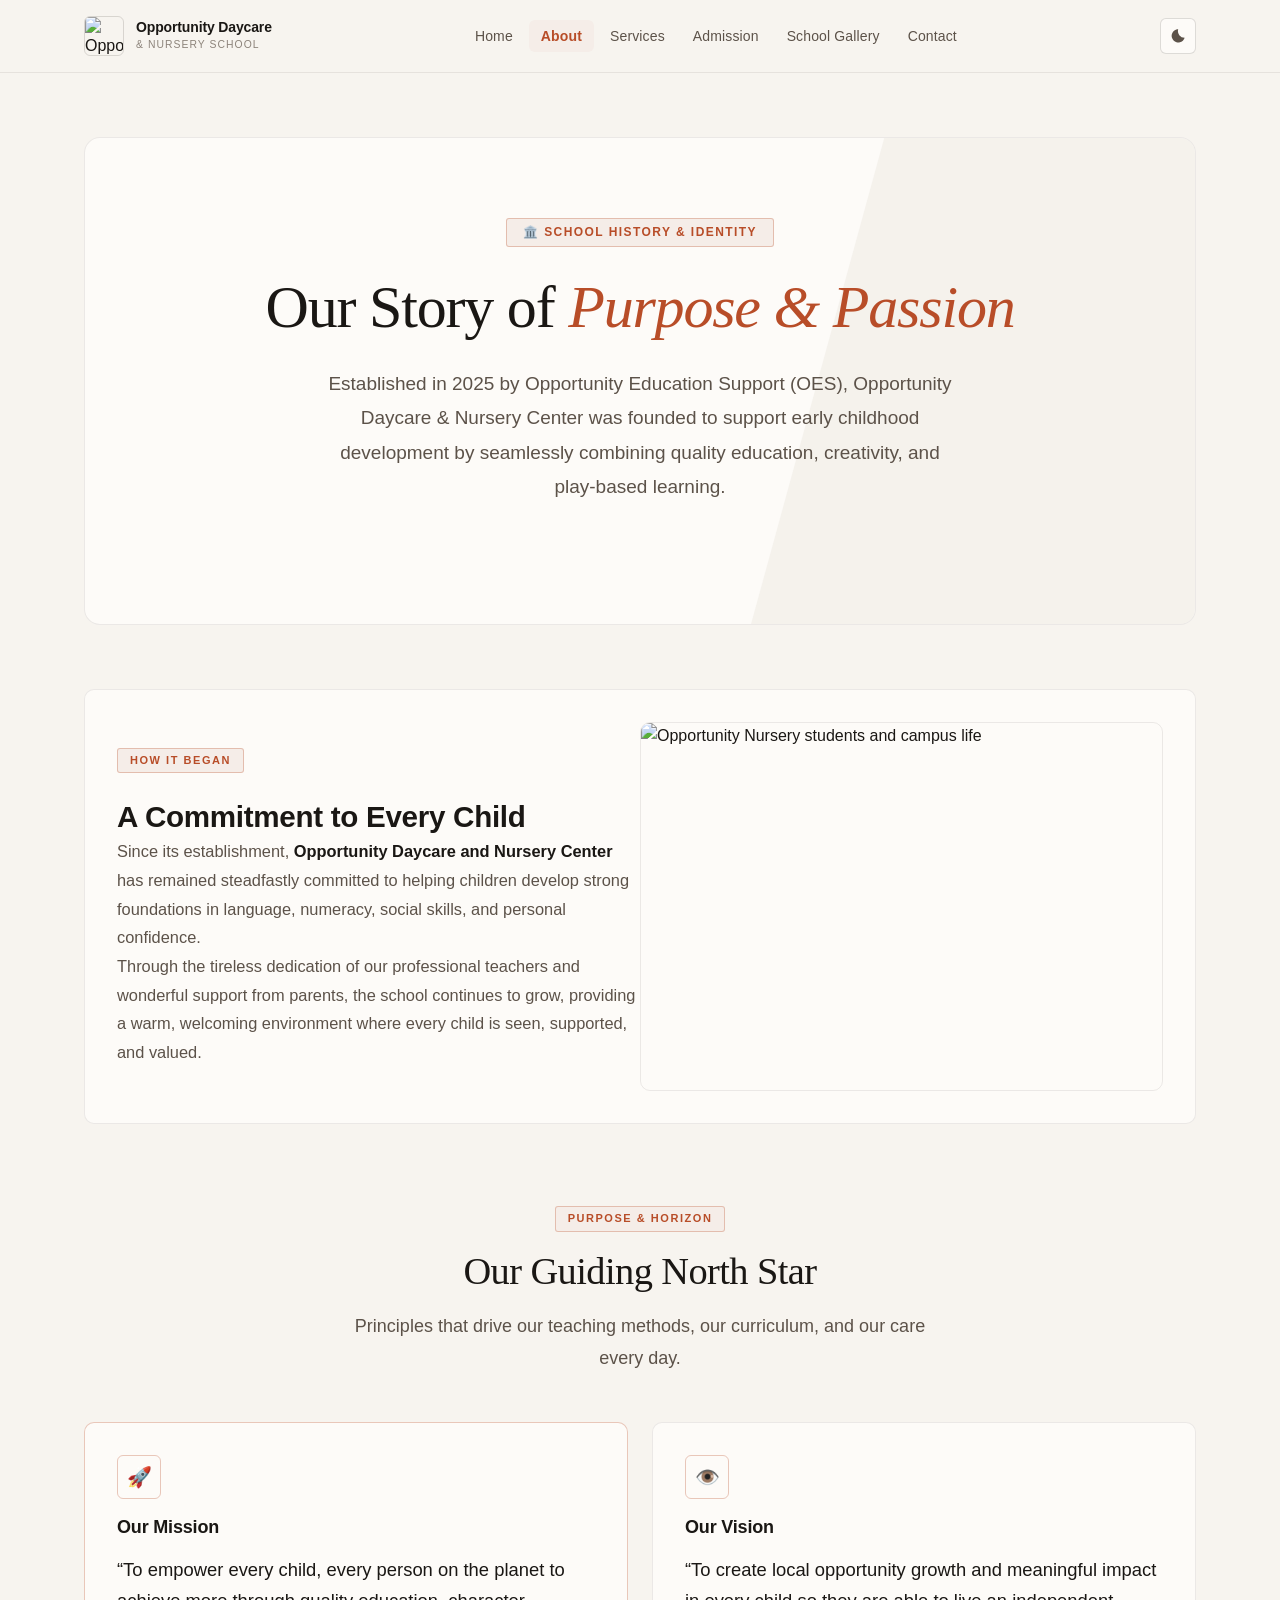
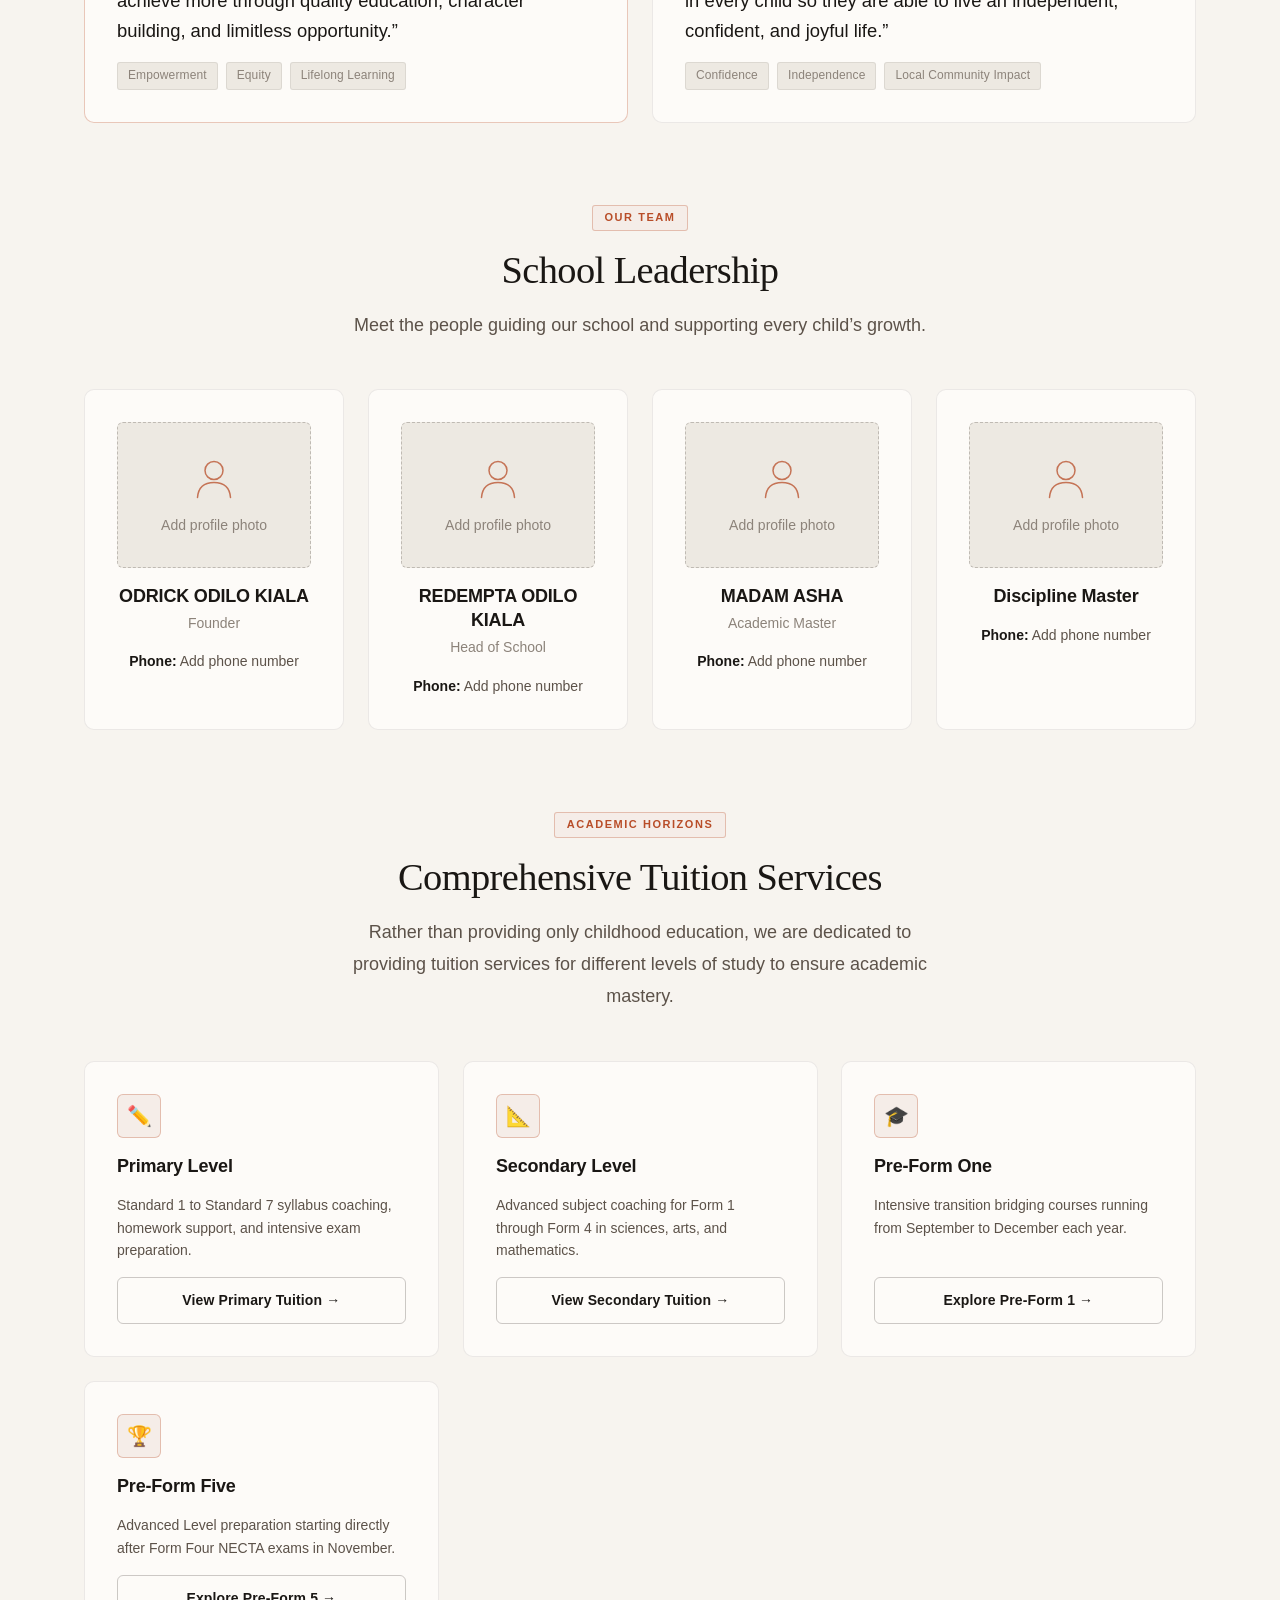
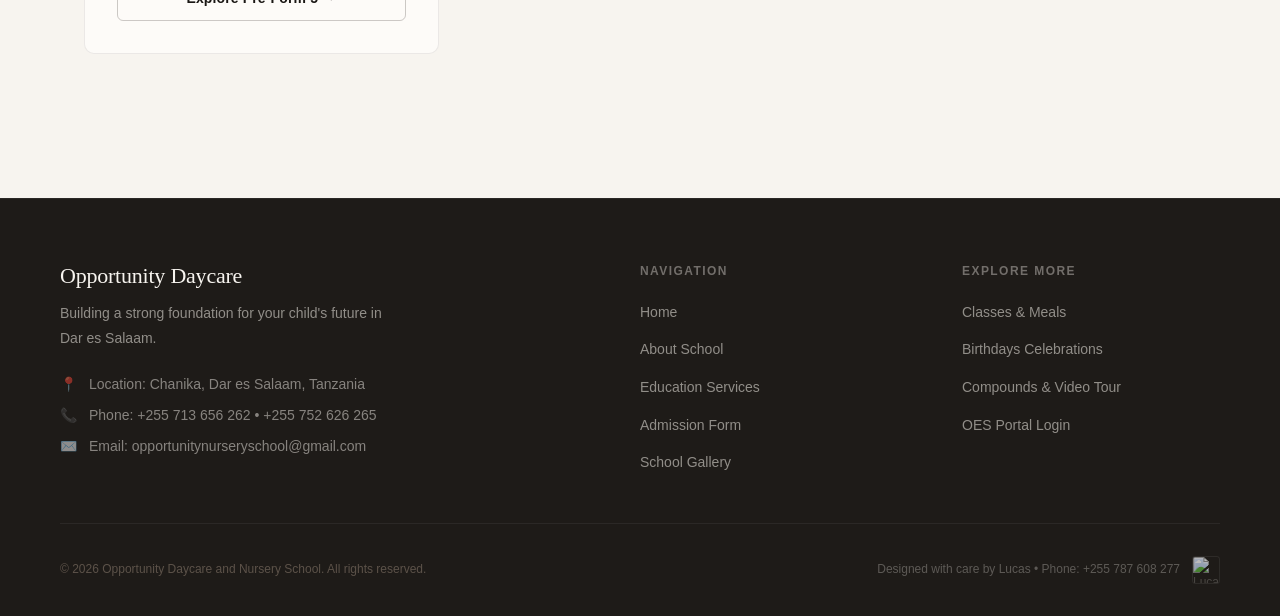
==== commit 9caa2dc6: "Enhance website content and layout: add leadership section to About page, improve form fields in Ser" ====
--- a/page files/About.html
+++ b/page files/About.html
@@ -143,8 +143,70 @@
         </div>
       </section>
 
+      <!-- School Leadership -->
+      <section class="section reveal delay-3" aria-labelledby="leadership-title">
+        <div class="section-header">
+          <span class="section-badge">Our Team</span>
+          <h2 class="section-title" id="leadership-title">School Leadership</h2>
+          <p class="section-desc">Meet the people guiding our school and supporting every child’s growth.</p>
+        </div>
+
+        <div class="leadership-grid">
+          <article class="card card-glass leadership-card">
+            <div class="leadership-photo" role="img" aria-label="Profile photo space for the Founder">
+              <svg viewBox="0 0 64 64" aria-hidden="true">
+                <circle cx="32" cy="22" r="12"></circle>
+                <path d="M10 58c1-13 9-20 22-20s21 7 22 20"></path>
+              </svg>
+              <span>Add profile photo</span>
+            </div>
+            <h3 class="card-title">ODRICK ODILO KIALA</h3>
+            <p class="leadership-role">Founder</p>
+            <p class="leadership-phone"><span>Phone:</span> Add phone number</p>
+          </article>
+
+          <article class="card card-glass leadership-card">
+            <div class="leadership-photo" role="img" aria-label="Profile photo space for the Head of School">
+              <svg viewBox="0 0 64 64" aria-hidden="true">
+                <circle cx="32" cy="22" r="12"></circle>
+                <path d="M10 58c1-13 9-20 22-20s21 7 22 20"></path>
+              </svg>
+              <span>Add profile photo</span>
+            </div>
+            <h3 class="card-title">REDEMPTA ODILO KIALA</h3>
+            <p class="leadership-role">Head of School</p>
+            <p class="leadership-phone"><span>Phone:</span> Add phone number</p>
+          </article>
+
+          <article class="card card-glass leadership-card">
+            <div class="leadership-photo" role="img" aria-label="Profile photo space for the Academic Master">
+              <svg viewBox="0 0 64 64" aria-hidden="true">
+                <circle cx="32" cy="22" r="12"></circle>
+                <path d="M10 58c1-13 9-20 22-20s21 7 22 20"></path>
+              </svg>
+              <span>Add profile photo</span>
+            </div>
+            <h3 class="card-title">MADAM ASHA</h3>
+            <p class="leadership-role">Academic Master</p>
+            <p class="leadership-phone"><span>Phone:</span> Add phone number</p>
+          </article>
+
+          <article class="card card-glass leadership-card">
+            <div class="leadership-photo" role="img" aria-label="Profile photo space for the Discipline Master">
+              <svg viewBox="0 0 64 64" aria-hidden="true">
+                <circle cx="32" cy="22" r="12"></circle>
+                <path d="M10 58c1-13 9-20 22-20s21 7 22 20"></path>
+              </svg>
+              <span>Add profile photo</span>
+            </div>
+            <h3 class="card-title">Discipline Master</h3>
+            <p class="leadership-phone"><span>Phone:</span> Add phone number</p>
+          </article>
+        </div>
+      </section>
+
       <!-- Comprehensive Tuition Levels (Preserved content hierarchy) -->
-      <section class="section reveal delay-3">
+      <section class="section reveal delay-4">
         <div class="section-header">
           <span class="section-badge">Academic Horizons</span>
           <h2 class="section-title">Comprehensive Tuition Services</h2>
--- a/page files/style.css
+++ b/page files/style.css
@@ -705,6 +705,58 @@
   line-height: var(--leading-loose);
 }
 
+.leadership-grid {
+  display: grid;
+  grid-template-columns: repeat(4, minmax(0, 1fr));
+  gap: var(--sp-6);
+}
+
+.leadership-card {
+  align-items: stretch;
+  text-align: center;
+}
+
+.leadership-phone {
+  font-size: var(--text-sm);
+  color: var(--text-secondary);
+}
+
+.leadership-role {
+  margin-top: calc(-1 * var(--sp-3));
+  color: var(--text-tertiary);
+  font-size: var(--text-sm);
+}
+
+.leadership-phone span:first-child {
+  color: var(--text-primary);
+  font-weight: 600;
+}
+
+.leadership-photo {
+  aspect-ratio: 4 / 3;
+  display: flex;
+  flex-direction: column;
+  align-items: center;
+  justify-content: center;
+  gap: var(--sp-3);
+  color: var(--text-tertiary);
+  background-color: var(--bg-subtle);
+  border: 1px dashed var(--border-strong);
+  border-radius: var(--radius-md);
+  font-size: var(--text-sm);
+}
+
+.leadership-photo svg {
+  width: 48px;
+  height: 48px;
+  fill: none;
+  stroke: var(--accent);
+  stroke-linecap: round;
+  stroke-linejoin: round;
+  stroke-width: 2;
+  opacity: 0.75;
+}
+
 /* --------------------------------------------------------------------------
    11. CARDS
    -------------------------------------------------------------------------- */
@@ -1276,6 +1328,11 @@
     gap: var(--sp-4);
   }
 
+  .leadership-grid {
+    grid-template-columns: repeat(2, minmax(0, 1fr));
+    gap: var(--sp-4);
+  }
+
   .hero-actions {
     flex-direction: column;
     align-items: stretch;
@@ -1300,6 +1357,10 @@
     font-size: 1.625rem;
   }
 
+  .leadership-grid {
+    grid-template-columns: 1fr;
+  }
+
   .gallery-grid {
     grid-template-columns: repeat(auto-fill, minmax(160px, 1fr));
     gap: var(--sp-3);
